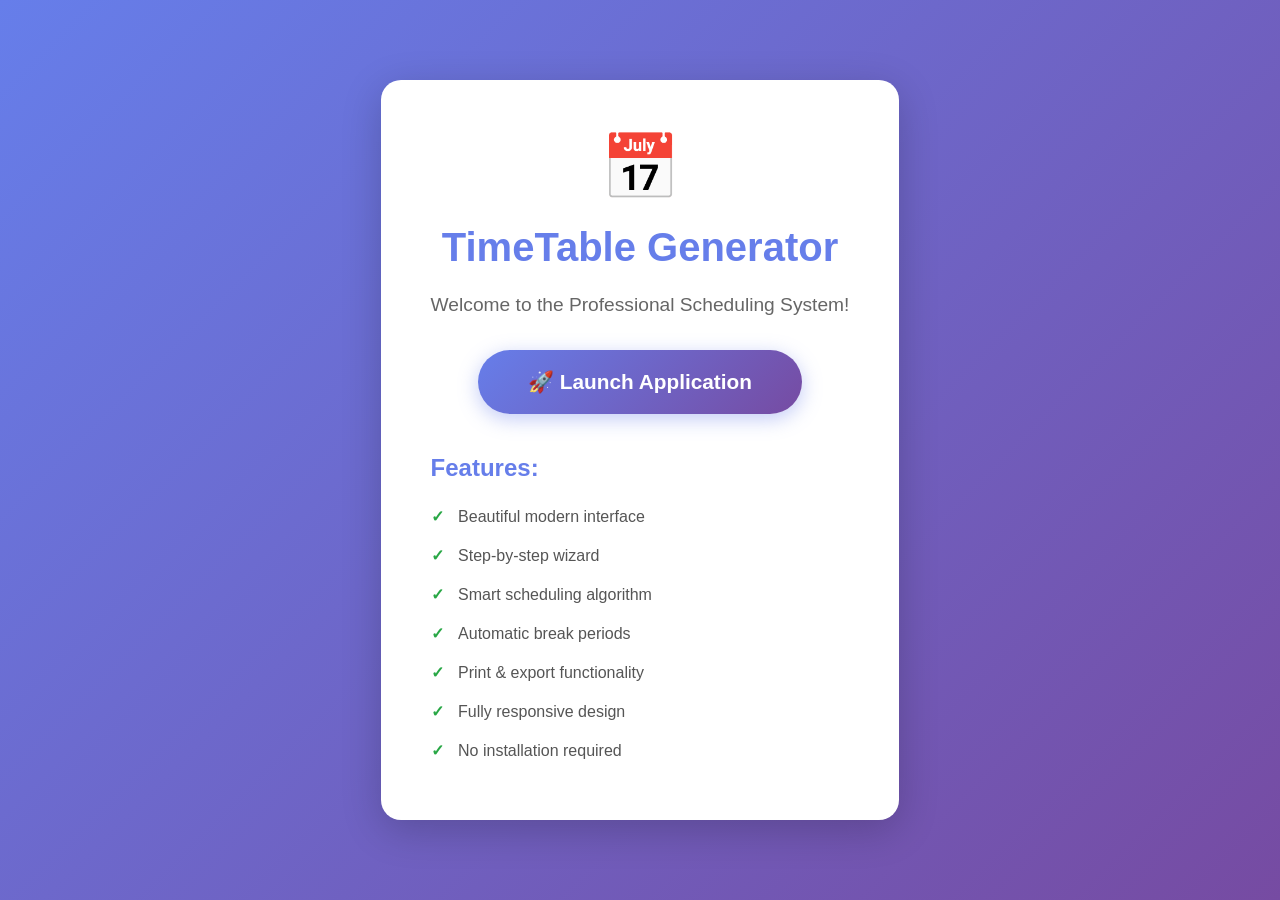
==== TimeTableWebApp/START_HERE.html @ d8df3f27 "Initial commit: Complete TimeTable Generator (Web + Java versions)" ====
<!DOCTYPE html>
<html lang="en">
<head>
    <meta charset="UTF-8">
    <meta name="viewport" content="width=device-width, initial-scale=1.0">
    <title>TimeTable Generator - Start Here</title>
    <style>
        * {
            margin: 0;
            padding: 0;
            box-sizing: border-box;
        }
        
        body {
            font-family: 'Segoe UI', Tahoma, Geneva, Verdana, sans-serif;
            background: linear-gradient(135deg, #667eea 0%, #764ba2 100%);
            min-height: 100vh;
            display: flex;
            justify-content: center;
            align-items: center;
            padding: 20px;
        }
        
        .container {
            background: white;
            padding: 50px;
            border-radius: 20px;
            box-shadow: 0 10px 40px rgba(0,0,0,0.2);
            text-align: center;
            max-width: 600px;
        }
        
        h1 {
            color: #667eea;
            font-size: 2.5rem;
            margin-bottom: 20px;
        }
        
        p {
            color: #666;
            font-size: 1.2rem;
            margin-bottom: 30px;
            line-height: 1.6;
        }
        
        .btn {
            display: inline-block;
            padding: 20px 50px;
            background: linear-gradient(135deg, #667eea 0%, #764ba2 100%);
            color: white;
            text-decoration: none;
            border-radius: 50px;
            font-size: 1.3rem;
            font-weight: 600;
            transition: all 0.3s ease;
            box-shadow: 0 5px 20px rgba(102, 126, 234, 0.4);
        }
        
        .btn:hover {
            transform: translateY(-3px);
            box-shadow: 0 8px 30px rgba(102, 126, 234, 0.6);
        }
        
        .features {
            margin-top: 40px;
            text-align: left;
        }
        
        .features h2 {
            color: #667eea;
            margin-bottom: 15px;
        }
        
        .features ul {
            list-style: none;
            padding: 0;
        }
        
        .features li {
            padding: 10px 0;
            color: #555;
            font-size: 1rem;
        }
        
        .features li:before {
            content: "✓ ";
            color: #28a745;
            font-weight: bold;
            margin-right: 10px;
        }
        
        .icon {
            font-size: 4rem;
            margin-bottom: 20px;
        }
    </style>
</head>
<body>
    <div class="container">
        <div class="icon">📅</div>
        <h1>TimeTable Generator</h1>
        <p>Welcome to the Professional Scheduling System!</p>
        
        <a href="index.html" class="btn">🚀 Launch Application</a>
        
        <div class="features">
            <h2>Features:</h2>
            <ul>
                <li>Beautiful modern interface</li>
                <li>Step-by-step wizard</li>
                <li>Smart scheduling algorithm</li>
                <li>Automatic break periods</li>
                <li>Print & export functionality</li>
                <li>Fully responsive design</li>
                <li>No installation required</li>
            </ul>
        </div>
    </div>
</body>
</html>
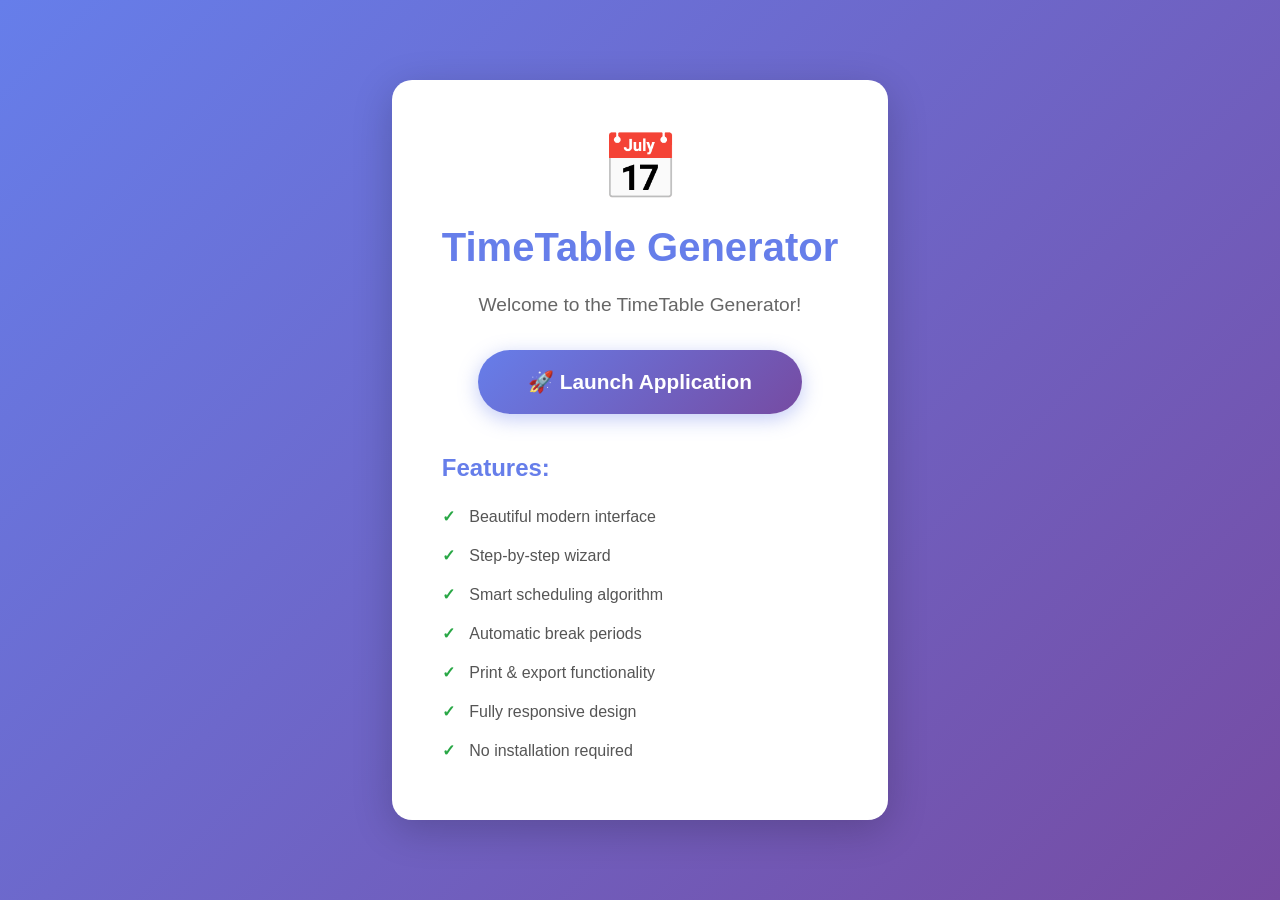
==== commit 463900ca: "Update year to 2026 and remove professional scheduling system text" ====
--- a/TimeTableWebApp/START_HERE.html
+++ b/TimeTableWebApp/START_HERE.html
@@ -99,7 +99,7 @@
     <div class="container">
         <div class="icon">📅</div>
         <h1>TimeTable Generator</h1>
-        <p>Welcome to the Professional Scheduling System!</p>
+        <p>Welcome to the TimeTable Generator!</p>
         
         <a href="index.html" class="btn">🚀 Launch Application</a>
         
